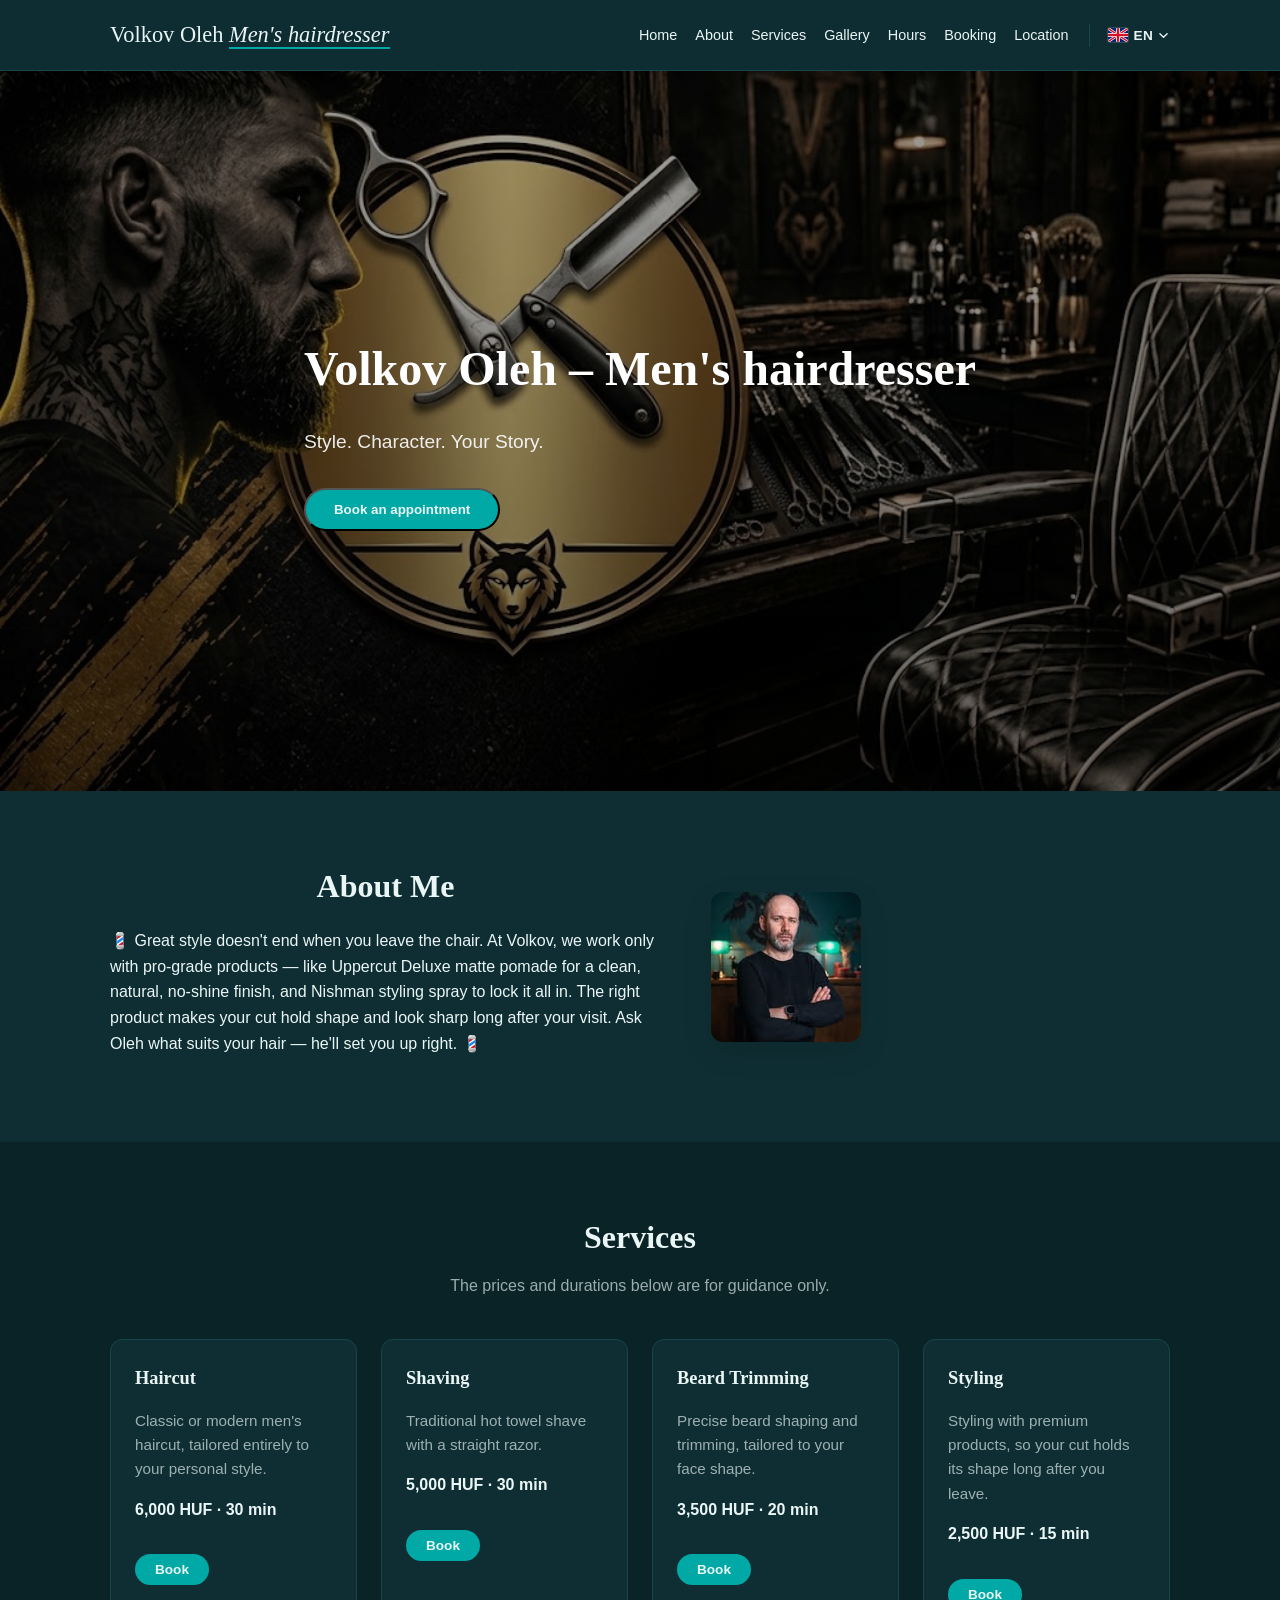
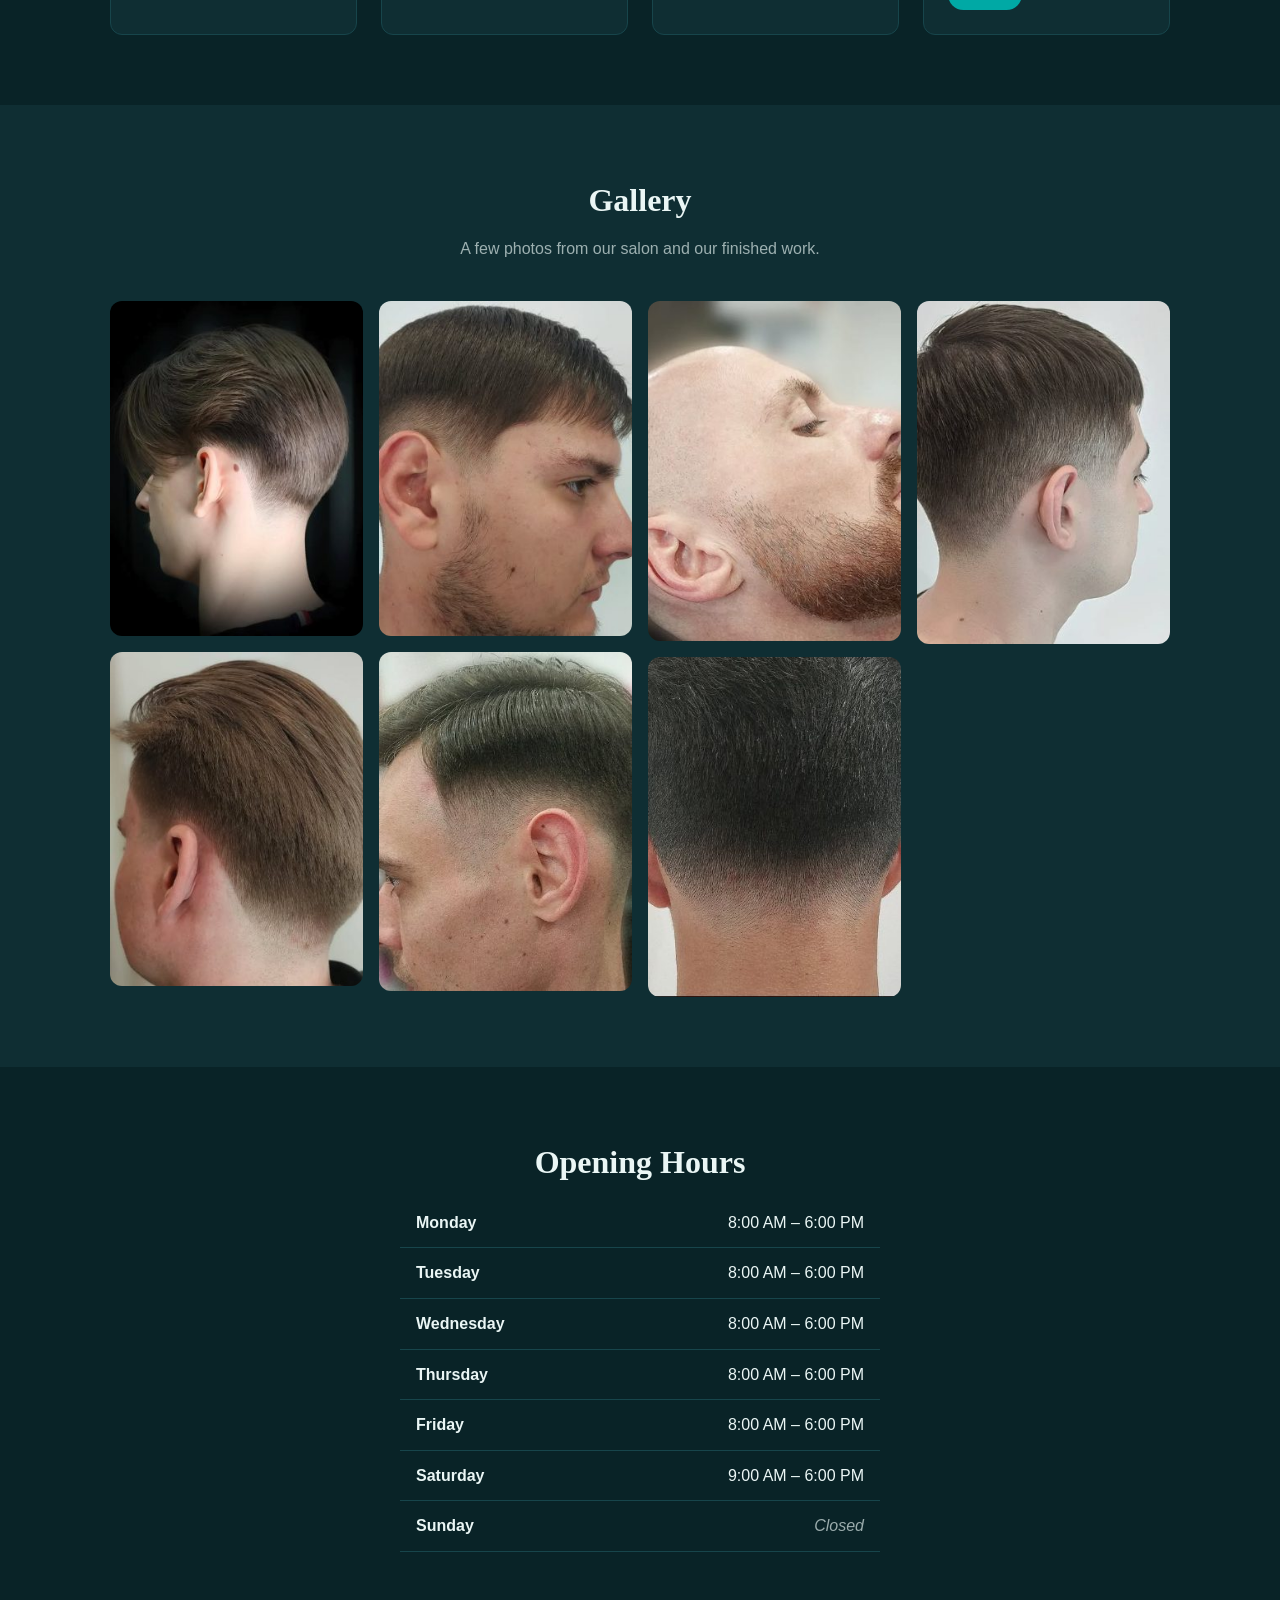
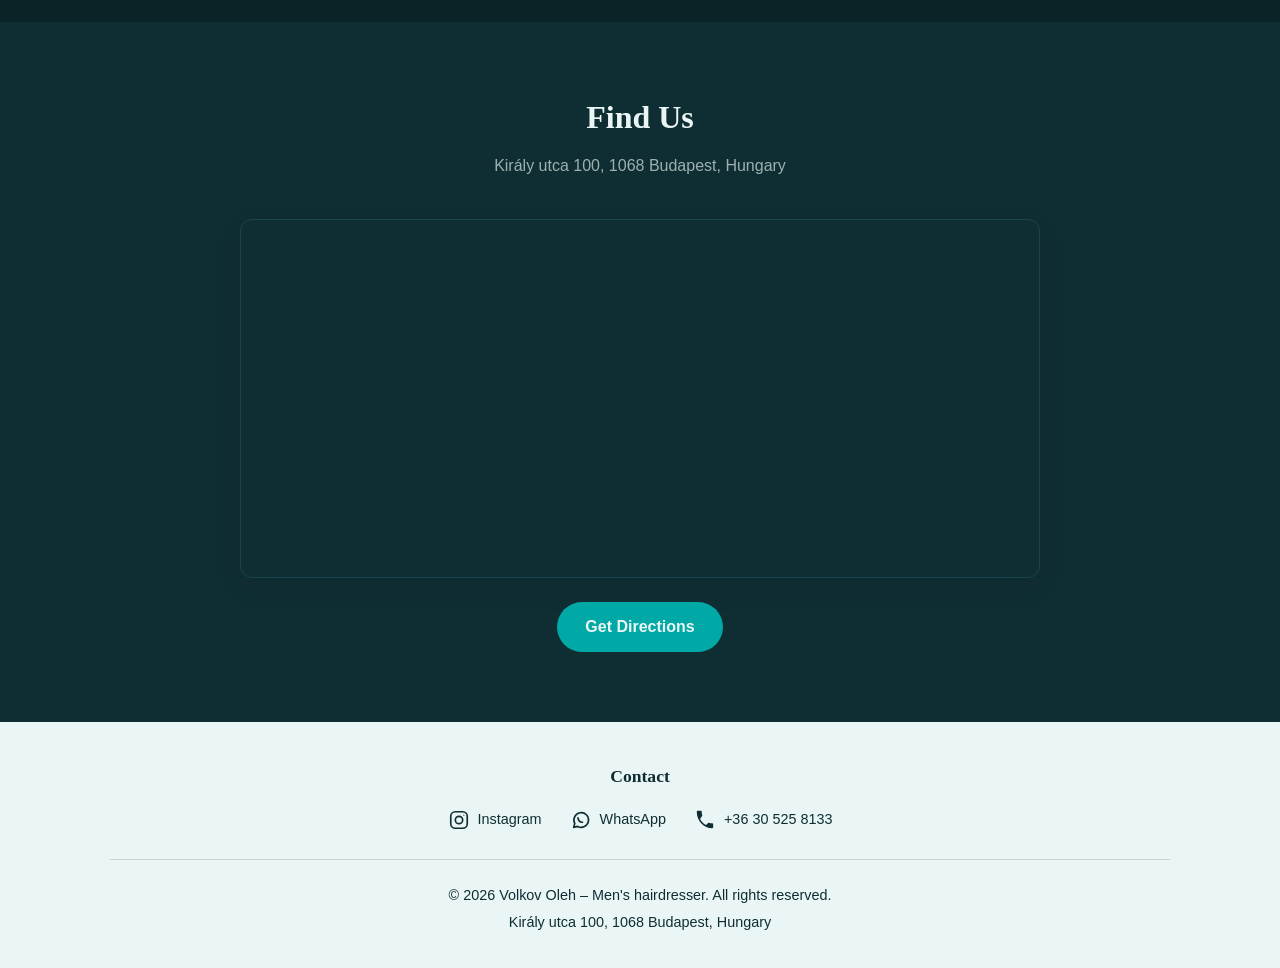
==== en/index.html @ fa2bbe2a "Initial commit: Volkov Oleh demo website Co-Authored-By: Claude Sonnet 5 <noreply@anthropic.com>" ====
<!DOCTYPE html>
<html lang="en">
<head>
  <meta charset="UTF-8">
  <meta name="viewport" content="width=device-width, initial-scale=1.0">
  <title>Volkov Oleh – Men's hairdresser</title>
  <meta name="description" content="Volkov Oleh – men's hairdresser in Budapest. Haircuts, shaving, beard trimming and styling. Book your appointment online in a few clicks.">

  <!-- FONTOS: cseréld le a placeholdert a valódi domainedre (lásd index.html) -->
  <link rel="canonical" href="https://www.YOUR-DOMAIN-HERE.com/en/">
  <link rel="alternate" hreflang="hu" href="https://www.YOUR-DOMAIN-HERE.com/">
  <link rel="alternate" hreflang="en" href="https://www.YOUR-DOMAIN-HERE.com/en/">
  <link rel="alternate" hreflang="x-default" href="https://www.YOUR-DOMAIN-HERE.com/">

  <meta property="og:type" content="website">
  <meta property="og:title" content="Volkov Oleh – Men's hairdresser">
  <meta property="og:description" content="Haircuts, shaving, beard trimming and styling in Budapest. Book your appointment online.">
  <meta property="og:url" content="https://www.YOUR-DOMAIN-HERE.com/en/">
  <meta property="og:locale" content="en_US">

  <!-- Cseréld le / töltsd fel a images/favicon.png fájlt a saját logódra/ikonodra -->
  <link rel="icon" type="image/png" href="../images/favicon.png?v=3">
  <link rel="apple-touch-icon" href="../images/favicon.png?v=3">
  <link rel="stylesheet" href="../style.css?v=11">
</head>
<body>

  <!-- Fejléc / navigáció -->
  <header class="site-header">
    <div class="container header-inner">
      <a href="#home" class="logo">Volkov Oleh <span>Men's hairdresser</span></a>

      <!-- Hamburger gomb mobil nézethez -->
      <button class="nav-toggle" id="navToggle" aria-label="Open menu">
        <span></span>
        <span></span>
        <span></span>
      </button>

      <nav class="main-nav" id="mainNav">
        <ul>
          <li><a href="#home">Home</a></li>
          <li><a href="#about">About</a></li>
          <li><a href="#services">Services</a></li>
          <li><a href="#gallery">Gallery</a></li>
          <li><a href="#hours">Hours</a></li>
          <li><button id="Anywhere_button_nav" class="nav-book-btn anywhere-book-now-button" type="button" data-booking-url="https://kissacoe.setmore.com/en/categories/218d60ea-d850-452d-99a3-15b8fa4974aa" data-new-tab="false">Booking</button></li>
          <li><a href="#location">Location</a></li>
        </ul>

        <!-- Nyelvválasztó: csak az aktuális nyelv látszik, kattintásra felugró ablak (modal) nyílik -->
        <div class="lang-switch">
          <button class="lang-current" id="langToggle" type="button" aria-haspopup="dialog" aria-expanded="false">
            <svg class="flag" viewBox="0 0 30 20"><rect width="30" height="20" fill="#00247D"/><path d="M0,0 L30,20 M30,0 L0,20" stroke="#fff" stroke-width="4"/><path d="M0,0 L30,20 M30,0 L0,20" stroke="#CF142B" stroke-width="2"/><path d="M15,0 V20 M0,10 H30" stroke="#fff" stroke-width="6"/><path d="M15,0 V20 M0,10 H30" stroke="#CF142B" stroke-width="3.6"/></svg>
            EN
            <svg class="chevron" viewBox="0 0 10 6"><path d="M1 1l4 4 4-4" fill="none" stroke="currentColor" stroke-width="1.5" stroke-linecap="round" stroke-linejoin="round"/></svg>
          </button>
        </div>
      </nav>
    </div>
  </header>

  <!-- Kezdőlap / Hero szekció -->
  <section id="home" class="hero">
    <div class="hero-overlay">
      <div class="container hero-content">
        <h1>Volkov Oleh – Men's hairdresser</h1>
        <p>Style. Character. Your Story.</p>
        <button id="Anywhere_button_hero" class="btn btn-primary anywhere-book-now-button" type="button" data-booking-url="https://kissacoe.setmore.com/en/categories/218d60ea-d850-452d-99a3-15b8fa4974aa" data-new-tab="false">Book an appointment</button>
      </div>
    </div>
    <!-- Cseréld le a images/hero.jpg fájlt a saját header/hero képedre -->
    <img src="../images/hero.jpg" alt="Volkov Oleh Men's hairdresser interior" class="hero-bg">
  </section>

  <!-- Rólam szekció -->
  <section id="about" class="section about">
    <div class="container about-inner">
      <div class="about-text">
        <h2>About Me</h2>
        <p>
          💈 Great style doesn't end when you leave the chair. At Volkov, we
          work only with pro-grade products — like Uppercut Deluxe matte
          pomade for a clean, natural, no-shine finish, and Nishman styling
          spray to lock it all in. The right product makes your cut hold
          shape and look sharp long after your visit. Ask Oleh what suits
          your hair — he'll set you up right. 💈
        </p>
      </div>
      <div class="about-image">
        <!-- Cseréld le a images/rolunk.jpg fájlt a saját képedre -->
        <img src="../images/rolunk.jpg" alt="Volkov Oleh, the barber">
      </div>
    </div>
  </section>

  <!-- Szolgáltatások szekció -->
  <section id="services" class="section services">
    <div class="container">
      <h2>Services</h2>
      <p class="section-lead">The prices and durations below are for guidance only.</p>

      <div class="services-grid">
        <div class="service-card">
          <h3>Haircut</h3>
          <p class="service-desc">Classic or modern men's haircut, tailored entirely to your personal style.</p>
          <p class="service-meta"><span class="price">6,000 HUF</span> · <span class="duration">30 min</span></p>
          <button id="Anywhere_button_haircut" class="service-book-btn anywhere-book-now-button" type="button" data-booking-url="https://kissacoe.setmore.com/en/services/f5b180a1-7285-45f3-9710-2e8f246059a9" data-new-tab="false">Book</button>
        </div>

        <div class="service-card">
          <h3>Shaving</h3>
          <p class="service-desc">Traditional hot towel shave with a straight razor.</p>
          <p class="service-meta"><span class="price">5,000 HUF</span> · <span class="duration">30 min</span></p>
          <button id="Anywhere_button_shaving" class="service-book-btn anywhere-book-now-button" type="button" data-booking-url="https://kissacoe.setmore.com/en/categories/218d60ea-d850-452d-99a3-15b8fa4974aa" data-new-tab="false">Book</button>
        </div>

        <div class="service-card">
          <h3>Beard Trimming</h3>
          <p class="service-desc">Precise beard shaping and trimming, tailored to your face shape.</p>
          <p class="service-meta"><span class="price">3,500 HUF</span> · <span class="duration">20 min</span></p>
          <button id="Anywhere_button_beard" class="service-book-btn anywhere-book-now-button" type="button" data-booking-url="https://kissacoe.setmore.com/en/categories/218d60ea-d850-452d-99a3-15b8fa4974aa" data-new-tab="false">Book</button>
        </div>

        <div class="service-card">
          <h3>Styling</h3>
          <p class="service-desc">Styling with premium products, so your cut holds its shape long after you leave.</p>
          <p class="service-meta"><span class="price">2,500 HUF</span> · <span class="duration">15 min</span></p>
          <button id="Anywhere_button_styling" class="service-book-btn anywhere-book-now-button" type="button" data-booking-url="https://kissacoe.setmore.com/en/categories/218d60ea-d850-452d-99a3-15b8fa4974aa" data-new-tab="false">Book</button>
        </div>
      </div>

      <!--
        Setmore "Book Now" widget szkriptje – egyszer töltjük be az egész
        oldalra. A fejlécben (nav + hero gomb) lévő foglalás-gombok korábban
        vannak a HTML-ben, de mivel ez a szkript nem async/defer, csak
        akkor fut le, amikor a böngésző idáig ért a beolvasásban – vagyis a
        fentebbi gombok már mind a DOM részei, a szkript ezeket is megtalálja
        és bekapcsolja.
      -->
      <script id="anywhere_book_now_script" src="https://assets.setmore.com/integration/book-now/live/v1/anywhere-book-now.js"></script>
    </div>
  </section>

  <!-- Galéria szekció -->
  <section id="gallery" class="section gallery">
    <div class="container">
      <h2>Gallery</h2>
      <p class="section-lead">A few photos from our salon and our finished work.</p>

      <div
        class="gallery-grid"
        id="galleryGrid"
        data-gallery-owner="PixelPekseg"
        data-gallery-repo="selyemhaj-demo"
        data-gallery-path="gallery"
        data-gallery-alt="Gallery photo from the salon"
        data-gallery-local="haircut-1.jpg,haircut-2.jpg,haircut-3.jpg,haircut-4.jpg,haircut-5.jpg,haircut-6.jpg,haircut-7.jpg"
        data-gallery-local-path="../gallery">
      </div>
      <p class="section-lead gallery-empty" id="galleryEmpty" hidden>Gallery photos will be added here soon.</p>
    </div>
  </section>

  <!-- Nyitvatartás szekció -->
  <section id="hours" class="section hours">
    <div class="container">
      <h2>Opening Hours</h2>
      <table class="hours-table">
        <tbody>
          <tr><td>Monday</td><td>8:00 AM – 6:00 PM</td></tr>
          <tr><td>Tuesday</td><td>8:00 AM – 6:00 PM</td></tr>
          <tr><td>Wednesday</td><td>8:00 AM – 6:00 PM</td></tr>
          <tr><td>Thursday</td><td>8:00 AM – 6:00 PM</td></tr>
          <tr><td>Friday</td><td>8:00 AM – 6:00 PM</td></tr>
          <tr><td>Saturday</td><td>9:00 AM – 6:00 PM</td></tr>
          <tr><td>Sunday</td><td class="closed">Closed</td></tr>
        </tbody>
      </table>
    </div>
  </section>

  <!-- Megközelíthetőség szekció (Google Maps) -->
  <!--
    A cím mindkét helyen (iframe src és a gomb href-je) ugyanaz:
    "Király utca 100, 1068 Budapest" – ha módosítod a valódi címre,
    mindkét helyen cseréld le ugyanarra a szövegre (mindkét nyelvi fájlban).
  -->
  <section id="location" class="section location">
    <div class="container">
      <h2>Find Us</h2>
      <p class="section-lead">Király utca 100, 1068 Budapest, Hungary</p>

      <div class="map-wrapper">
        <iframe
          src="https://www.google.com/maps?q=Király utca 100, 1068 Budapest&output=embed"
          width="100%"
          height="350"
          style="border:0"
          allowfullscreen
          loading="lazy"
          referrerpolicy="no-referrer-when-downgrade"
          title="Volkov Oleh Men's hairdresser on the map">
        </iframe>
      </div>

      <div class="map-cta">
        <a
          class="btn btn-primary"
          href="https://www.google.com/maps/dir/?api=1&destination=Király utca 100, 1068 Budapest"
          target="_blank"
          rel="noopener noreferrer">
          Get Directions
        </a>
      </div>
    </div>
  </section>

  <!-- Lábléc -->
  <footer class="site-footer">
    <div class="container footer-inner">

      <!--
        Elérhetőségek: az Instagram linket és a telefonszámot cseréld le,
        ha változik (a telefon href nemzetközi formátumban legyen, '+' és
        szóközök nélkül, pl. 36305258133). Mindkét nyelvi fájlban ugyanígy!
      -->
      <div class="footer-contact">
        <h3>Contact</h3>
        <div class="contact-links">
          <a class="contact-link" href="https://www.instagram.com/ferrumwolf" target="_blank" rel="noopener noreferrer" aria-label="Instagram">
            <svg viewBox="0 0 24 24" fill="none" stroke="currentColor" stroke-width="1.8" stroke-linecap="round" stroke-linejoin="round">
              <rect x="3" y="3" width="18" height="18" rx="5"></rect>
              <circle cx="12" cy="12" r="4"></circle>
              <circle cx="17.3" cy="6.7" r="0.6" fill="currentColor" stroke="none"></circle>
            </svg>
            <span>Instagram</span>
          </a>

          <a class="contact-link" href="https://wa.me/36305258133?text=Hi%2C%20I%27d%20like%20to%20book%20an%20appointment" target="_blank" rel="noopener noreferrer" aria-label="WhatsApp">
            <svg viewBox="0 0 24 24" fill="none" stroke="currentColor" stroke-width="1.8" stroke-linecap="round" stroke-linejoin="round">
              <path d="M4 20l1.2-4.2A8 8 0 1 1 8.4 19L4 20z"></path>
              <path d="M8.7 9.6c.3 2.6 2.3 4.6 4.9 4.9"></path>
            </svg>
            <span>WhatsApp</span>
          </a>

          <a class="contact-link" href="tel:+36305258133" aria-label="Phone">
            <svg viewBox="0 0 24 24" fill="currentColor" stroke="none">
              <path d="M6.6 10.8c1.4 2.8 3.8 5.1 6.6 6.6l2.2-2.2c.3-.3.7-.4 1-.2 1.1.4 2.3.6 3.5.6.6 0 1 .4 1 1V20c0 .6-.4 1-1 1C10.9 21 3 13.1 3 3c0-.6.4-1 1-1h3.4c.6 0 1 .4 1 1 0 1.2.2 2.4.6 3.5.1.4 0 .8-.2 1L6.6 10.8z"></path>
            </svg>
            <span>+36 30 525 8133</span>
          </a>
        </div>
      </div>

      <p>&copy; <span id="year"></span> Volkov Oleh – Men's hairdresser. All rights reserved.</p>
      <p>Király utca 100, 1068 Budapest, Hungary</p>
    </div>
  </footer>

  <!-- Nyelvválasztó felugró ablak (modal) -->
  <div class="lang-modal" id="langModal">
    <div class="lang-modal-backdrop" id="langModalBackdrop"></div>
    <div class="lang-modal-box" role="dialog" aria-modal="true" aria-label="Select language">
      <div class="lang-modal-header">
        <h3>Select language</h3>
        <button class="lang-modal-close" id="langModalClose" type="button" aria-label="Close">&times;</button>
      </div>
      <div class="lang-modal-list">
        <a class="lang-modal-option" href="../index.html">
          <svg class="flag" viewBox="0 0 30 20"><rect width="30" height="6.67" fill="#CE2939"/><rect y="6.67" width="30" height="6.67" fill="#fff"/><rect y="13.34" width="30" height="6.66" fill="#477050"/></svg>
          Magyar
        </a>
        <a class="lang-modal-option active" href="index.html">
          <svg class="flag" viewBox="0 0 30 20"><rect width="30" height="20" fill="#00247D"/><path d="M0,0 L30,20 M30,0 L0,20" stroke="#fff" stroke-width="4"/><path d="M0,0 L30,20 M30,0 L0,20" stroke="#CF142B" stroke-width="2"/><path d="M15,0 V20 M0,10 H30" stroke="#fff" stroke-width="6"/><path d="M15,0 V20 M0,10 H30" stroke="#CF142B" stroke-width="3.6"/></svg>
          English
        </a>
      </div>
    </div>
  </div>

  <!-- Galéria kép nagyítása felugró ablakban (lightbox) -->
  <div class="lightbox" id="galleryLightbox">
    <div class="lightbox-backdrop" id="galleryLightboxBackdrop"></div>
    <button class="lightbox-close" id="galleryLightboxClose" type="button" aria-label="Close">&times;</button>
    <img class="lightbox-img" id="galleryLightboxImg" src="" alt="">
  </div>

  <script src="../script.js?v=17"></script>
</body>
</html>
---- style.css ----
/* ==========================================================
   Alapbeállítások
   ========================================================== */
:root {
  /* ----------------------------------------------------------
     A weboldal SZÍNSÉMÁJA — a megadott 3 alapszín mindegyike sötét
     árnyalat volt, tehát ez egy SÖTÉT TÉMA (nincs világos háttérszín):
       - 092327 (legsötétebb, feketés petróleumzöld)
       - 0b5351 (közepes türkiz)
       - 00a9a5 (élénk, világos türkiz)
     Mivel egyik megadott szín sem elég világos szövegszínnek egy
     ilyen sötét háttéren, a --color-dark/--color-text szerepe
     megfordult: most ő a VILÁGOS szín (ezt kellett hozzáadni, a
     3 megadott szín önmagában nem lett volna elég). A --color-bg-alt
     és a --color-border ebből a 3 alapszínből lettek levezetve
     (világosítva/sötétítve), nem önálló, kézzel válogatott színek.
     ---------------------------------------------------------- */
  --color-primary: #00a9a5;                     /* élénk türkiz – gombok, kiemelések */
  --color-primary-dark: #0b5351;                /* közepes türkiz – hover állapot */
  --color-dark: #eaf6f5;                        /* világos (levezetett) – címsorok, lábléc, elsődleges szöveg */
  --color-text: #eaf6f5;                        /* világos (levezetett) – törzsszöveg */
  --color-text-muted: rgba(234, 246, 245, 0.65);/* világos, halványítva – másodlagos szöveg */
  --color-bg: #0f2e33;                          /* legsötétebb szín világosított változata – fő háttérszín, kártya-felületek */
  --color-bg-alt: #092327;                      /* legsötétebb szín – váltakozó szekció-háttér */
  --color-border: #17454b;                      /* levezetett – szegélyek */

  --font-heading: 'Georgia', 'Times New Roman', serif;
  --font-body: 'Segoe UI', Arial, sans-serif;
  --max-width: 1100px;
}

* {
  box-sizing: border-box;
}

html {
  scroll-behavior: smooth;
}

body {
  margin: 0;
  font-family: var(--font-body);
  color: var(--color-text);
  background: var(--color-bg);
  line-height: 1.6;
}

h1, h2, h3 {
  font-family: var(--font-heading);
  color: var(--color-dark);
  margin-top: 0;
}

a {
  text-decoration: none;
  color: inherit;
}

img {
  max-width: 100%;
  display: block;
}

.container {
  max-width: var(--max-width);
  margin: 0 auto;
  padding: 0 20px;
}

.section {
  padding: 70px 0;
}

.section h2 {
  font-size: 2rem;
  margin-bottom: 10px;
  text-align: center;
}

.section-lead {
  text-align: center;
  max-width: 600px;
  margin: 0 auto 40px;
  color: var(--color-text-muted);
}

.btn {
  display: inline-block;
  padding: 12px 28px;
  border-radius: 30px;
  font-weight: bold;
  transition: transform 0.2s ease, background 0.2s ease;
}

.btn-primary {
  background: var(--color-primary);
  color: var(--color-dark);
}

.btn-primary:hover {
  background: var(--color-primary-dark);
  transform: translateY(-2px);
}

/* ==========================================================
   Fejléc / navigáció
   ========================================================== */
.site-header {
  position: sticky;
  top: 0;
  z-index: 100;
  background: rgba(15, 46, 51, 0.95);
  border-bottom: 1px solid var(--color-border);
  backdrop-filter: blur(4px);
}

.header-inner {
  display: flex;
  align-items: center;
  justify-content: space-between;
  height: 70px;
}

.logo {
  font-family: var(--font-heading);
  font-size: 1.4rem;
  color: var(--color-dark);
}

.logo span {
  color: var(--color-dark);
  font-style: italic;
  border-bottom: 2px solid var(--color-primary);
}

.main-nav ul {
  list-style: none;
  display: flex;
  gap: 18px;
  margin: 0;
  padding: 0;
}

.main-nav a,
.nav-book-btn {
  font-weight: 500;
  font-size: 0.9rem;
  white-space: nowrap;
  position: relative;
}

.main-nav a:hover,
.nav-book-btn:hover {
  color: var(--color-dark);
  box-shadow: inset 0 -2px 0 var(--color-primary);
}

.nav-book-btn {
  background: none;
  border: none;
  padding: 0;
  font-family: inherit;
  color: inherit;
  cursor: pointer;
}

.main-nav {
  display: flex;
  align-items: center;
  gap: 20px;
}

.lang-switch {
  padding-left: 16px;
  border-left: 1px solid var(--color-border);
}

.lang-current {
  display: flex;
  align-items: center;
  gap: 6px;
  background: none;
  border: none;
  font-family: inherit;
  font-size: 0.85rem;
  font-weight: 600;
  letter-spacing: 0.02em;
  color: var(--color-dark);
  cursor: pointer;
  padding: 4px 2px;
}

.lang-current .chevron {
  width: 9px;
  height: 9px;
  color: var(--color-dark);
  transition: transform 0.2s ease;
}

.lang-current.open .chevron {
  transform: rotate(180deg);
}

.lang-current .flag {
  width: 20px;
  height: 14px;
  border-radius: 2px;
  display: block;
  flex-shrink: 0;
  box-shadow: 0 0 0 1px rgba(234, 246, 245, 0.15);
}

/* ==========================================================
   Nyelvválasztó felugró ablak (modal)
   position:fixed-del a viewporthoz igazodik, semmilyen szülő
   overflow-ja nem tudja levágni – mobilon is megbízhatóan
   középen jelenik meg, nem a fejlécbe ágyazott lenyíló listaként.
   ========================================================== */
.lang-modal {
  display: none;
  position: fixed;
  inset: 0;
  z-index: 200;
  align-items: center;
  justify-content: center;
  padding: 20px;
}

.lang-modal.open {
  display: flex;
}

.lang-modal-backdrop {
  position: absolute;
  inset: 0;
  background: rgba(0, 0, 0, 0.6);
}

.lang-modal-box {
  position: relative;
  width: 100%;
  max-width: 320px;
  background: var(--color-bg);
  border-radius: 16px;
  padding: 22px;
  box-shadow: 0 20px 50px rgba(0, 0, 0, 0.5);
}

.lang-modal-header {
  display: flex;
  align-items: center;
  justify-content: space-between;
  margin-bottom: 16px;
}

.lang-modal-header h3 {
  margin: 0;
  font-size: 1.1rem;
}

.lang-modal-close {
  background: none;
  border: none;
  font-size: 1.6rem;
  line-height: 1;
  color: var(--color-dark);
  cursor: pointer;
  padding: 2px 6px;
}

.lang-modal-list {
  display: flex;
  flex-direction: column;
  gap: 6px;
}

.lang-modal-option {
  display: flex;
  align-items: center;
  gap: 12px;
  padding: 12px 14px;
  border-radius: 10px;
  font-size: 1rem;
  font-weight: 600;
  color: var(--color-dark);
}

.lang-modal-option:hover {
  background: var(--color-bg-alt);
}

.lang-modal-option.active {
  background: var(--color-bg-alt);
}

.lang-modal-option .flag {
  width: 26px;
  height: 18px;
  border-radius: 3px;
  display: block;
  flex-shrink: 0;
  box-shadow: 0 0 0 1px rgba(234, 246, 245, 0.15);
}

.nav-toggle {
  display: none;
  flex-direction: column;
  justify-content: center;
  gap: 5px;
  width: 32px;
  height: 32px;
  background: none;
  border: none;
  cursor: pointer;
}

.nav-toggle span {
  display: block;
  height: 2px;
  background: var(--color-dark);
  border-radius: 2px;
}

/* ==========================================================
   Hero szekció
   ========================================================== */
.hero {
  position: relative;
  height: 80vh;
  min-height: 420px;
  display: flex;
  align-items: center;
  overflow: hidden;
}

.hero-bg {
  position: absolute;
  inset: 0;
  width: 100%;
  height: 100%;
  object-fit: cover;
  z-index: -2;
}

.hero-overlay {
  position: absolute;
  inset: 0;
  width: 100%;
  display: flex;
  align-items: center;
  /* Semleges (szín nélküli) sötétítés a fotón, csak a szöveg olvashatósága miatt */
  background: linear-gradient(180deg, rgba(0,0,0,0.35), rgba(0,0,0,0.55));
}

.hero-content {
  color: #fff;
}

.hero-content h1 {
  color: #fff;
  font-size: 3rem;
  margin-bottom: 10px;
}

.hero-content p {
  font-size: 1.2rem;
  margin-bottom: 30px;
  opacity: 0.9;
}

/* ==========================================================
   Rólunk szekció
   ========================================================== */
.about {
  background: var(--color-bg);
}

.about-inner {
  display: grid;
  grid-template-columns: 1.2fr 1fr;
  gap: 50px;
  align-items: center;
}

.about-image img {
  border-radius: 12px;
  box-shadow: 0 10px 30px rgba(0,0,0,0.12);
}

/* ==========================================================
   Szolgáltatások szekció
   ========================================================== */
.services {
  background: var(--color-bg-alt);
}

.services-grid {
  display: grid;
  grid-template-columns: repeat(auto-fit, minmax(230px, 1fr));
  gap: 24px;
}

.service-card {
  background: var(--color-bg);
  border: 1px solid var(--color-border);
  border-radius: 12px;
  padding: 24px;
  transition: transform 0.2s ease, box-shadow 0.2s ease;
}

.service-card:hover {
  transform: translateY(-4px);
  box-shadow: 0 12px 24px rgba(0,0,0,0.08);
}

.service-card h3 {
  font-size: 1.15rem;
  margin-bottom: 8px;
}

.service-desc {
  color: var(--color-text-muted);
  font-size: 0.95rem;
  min-height: 48px;
}

.service-meta {
  margin-top: 14px;
  font-weight: bold;
  color: var(--color-dark);
}

.service-book-btn {
  display: inline-block;
  margin-top: 16px;
  padding: 8px 20px;
  background: var(--color-primary);
  border: none;
  border-radius: 30px;
  font-family: inherit;
  font-size: 0.85rem;
  font-weight: 600;
  color: var(--color-dark);
  cursor: pointer;
  transition: background 0.2s ease;
}

.service-book-btn:hover {
  background: var(--color-primary-dark);
}

/* ==========================================================
   Galéria szekció
   ========================================================== */
.gallery {
  background: var(--color-bg);
}

/* Valódi masonry-elrendezés: a script.js JS-ből tölti fel a
   .gallery-column oszlopokat, mindig a legalacsonyabb oszlopba téve a
   következő képet (nem a böngésző CSS "columns" oszlop-kiegyenlítése,
   ami üres lyukakat hagyna a különböző magasságú képek miatt). */
.gallery-grid {
  display: flex;
  align-items: flex-start;
  gap: 16px;
}

.gallery-column {
  display: flex;
  flex-direction: column;
  gap: 16px;
  flex: 1;
  min-width: 0;
}

.gallery-grid img {
  display: block;
  width: 100%;
  border-radius: 12px;
  cursor: pointer;
  transition: transform 0.2s ease;
}

.gallery-grid img:hover {
  transform: scale(1.02);
}

/* ==========================================================
   Galéria kép nagyítása (lightbox)
   ========================================================== */
.lightbox {
  display: none;
  position: fixed;
  inset: 0;
  z-index: 1000;
  align-items: center;
  justify-content: center;
}

.lightbox.open {
  display: flex;
}

.lightbox-backdrop {
  position: absolute;
  inset: 0;
  background: rgba(0, 0, 0, 0.85);
}

.lightbox-img {
  position: relative;
  max-width: 90vw;
  max-height: 90vh;
  border-radius: 8px;
  box-shadow: 0 20px 60px rgba(0, 0, 0, 0.5);
}

.lightbox-close {
  position: absolute;
  top: 20px;
  right: 24px;
  z-index: 1001;
  background: none;
  border: none;
  color: #fff;
  font-size: 2.2rem;
  line-height: 1;
  cursor: pointer;
}

/* ==========================================================
   Nyitvatartás szekció
   ========================================================== */
.hours {
  /* bg-alt, mert a Galéria szekció beszúrása után enélkül a Galéria
     és a Nyitvatartás egyforma hátterű lenne egymás mellett */
  background: var(--color-bg-alt);
}

.hours-table {
  width: 100%;
  max-width: 480px;
  margin: 0 auto;
  border-collapse: collapse;
}

.hours-table td {
  padding: 12px 16px;
  border-bottom: 1px solid var(--color-border);
}

.hours-table tr td:first-child {
  font-weight: bold;
  color: var(--color-dark);
}

.hours-table tr td:last-child {
  text-align: right;
}

.hours-table .closed {
  color: var(--color-text-muted);
  font-style: italic;
}

/* ==========================================================
   Időpontfoglalás / naptár widget
   ========================================================== */
.booking {
  background: var(--color-bg-alt);
}

.calendar-widget {
  max-width: 420px;
  margin: 0 auto;
  background: var(--color-bg);
  border: 1px solid var(--color-border);
  border-radius: 12px;
  padding: 20px;
  box-shadow: 0 10px 30px rgba(0,0,0,0.06);
}

.calendar-header {
  display: flex;
  align-items: center;
  justify-content: space-between;
  margin-bottom: 14px;
}

.calendar-header button {
  background: var(--color-bg-alt);
  border: none;
  width: 34px;
  height: 34px;
  border-radius: 50%;
  font-size: 1.2rem;
  cursor: pointer;
  color: var(--color-dark);
}

.calendar-header button:hover {
  background: var(--color-primary);
  color: var(--color-dark);
}

.calendar-header h3 {
  margin: 0;
  font-size: 1.1rem;
  text-transform: capitalize;
}

.calendar-weekdays {
  display: grid;
  grid-template-columns: repeat(7, 1fr);
  text-align: center;
  font-size: 0.8rem;
  color: var(--color-text-muted);
  margin-bottom: 6px;
}

.calendar-grid {
  display: grid;
  grid-template-columns: repeat(7, 1fr);
  gap: 6px;
}

.calendar-day {
  aspect-ratio: 1 / 1;
  display: flex;
  align-items: center;
  justify-content: center;
  border-radius: 8px;
  font-size: 0.9rem;
  cursor: default;
}

.calendar-day.empty {
  visibility: hidden;
}

.calendar-day.past {
  color: rgba(234, 246, 245, 0.3);
}

.calendar-day.closed {
  color: rgba(234, 246, 245, 0.3);
  text-decoration: line-through;
}

.calendar-day.available {
  background: var(--color-bg-alt);
  color: var(--color-dark);
  cursor: pointer;
}

.calendar-day.available:hover {
  background: var(--color-primary);
  color: var(--color-dark);
}

.calendar-day.today {
  border: 2px solid var(--color-primary);
  font-weight: bold;
}

.booking-message {
  text-align: center;
  margin-top: 18px;
  min-height: 24px;
  font-weight: 500;
  color: var(--color-dark);
}

/* ==========================================================
   Időpontfoglalás gomb (Setmore widget)
   ========================================================== */
.booking-cta {
  text-align: center;
}

/* ==========================================================
   Megközelíthetőség / Google Maps szekció
   ========================================================== */
.location {
  /* bg, mert a Nyitvatartás mostantól bg-alt (lásd a Galéria szekció
     beszúrásáról szóló megjegyzést fentebb) */
  background: var(--color-bg);
}

.map-wrapper {
  max-width: 800px;
  margin: 0 auto;
  border-radius: 12px;
  overflow: hidden;
  border: 1px solid var(--color-border);
  box-shadow: 0 10px 30px rgba(0,0,0,0.08);
}

.map-wrapper iframe {
  width: 100%;
  height: 350px;
}

.map-cta {
  text-align: center;
  margin-top: 24px;
}

/* ==========================================================
   Lábléc
   ========================================================== */
.site-footer {
  background: var(--color-dark);
  color: var(--color-bg);
  padding: 40px 0 30px;
}

.footer-inner {
  text-align: center;
  font-size: 0.9rem;
}

.footer-inner p {
  margin: 4px 0;
}

.footer-contact {
  padding-bottom: 28px;
  margin-bottom: 24px;
  /* A lábléc most var(--color-dark)-ot (világos) használ háttérként
     (lásd .site-footer), ezért itt egy sötét, halvány elválasztó kell -
     ellentétben a többi rgba()-val, ami világosra vált a sötét témában. */
  border-bottom: 1px solid rgba(9, 35, 39, 0.15);
}

.footer-contact h3 {
  color: var(--color-bg);
  font-size: 1.1rem;
  margin-bottom: 18px;
}

.contact-links {
  display: flex;
  flex-wrap: wrap;
  justify-content: center;
  gap: 12px 28px;
}

.contact-link {
  display: flex;
  align-items: center;
  gap: 8px;
  color: var(--color-bg);
  font-size: 0.9rem;
  transition: color 0.2s ease;
}

.contact-link svg {
  width: 22px;
  height: 22px;
  flex-shrink: 0;
}

.contact-link:hover {
  color: var(--color-primary);
}

/* ==========================================================
   Reszponzivitás
   ========================================================== */
@media (max-width: 768px) {
  .nav-toggle {
    display: flex;
  }

  .main-nav {
    position: absolute;
    top: 70px;
    left: 0;
    right: 0;
    flex-direction: column;
    align-items: stretch;
    gap: 0;
    background: var(--color-bg);
    border-bottom: 1px solid var(--color-border);
    max-height: 0;
    overflow: hidden;
    transition: max-height 0.3s ease;
  }

  .main-nav.open {
    max-height: calc(100vh - 70px);
    overflow-y: auto;
  }

  .main-nav ul {
    flex-direction: column;
    gap: 0;
    padding: 10px 20px;
  }

  .main-nav li {
    border-bottom: 1px solid var(--color-border);
  }

  .main-nav a,
  .nav-book-btn {
    display: block;
    width: 100%;
    text-align: left;
    padding: 14px 0;
  }

  .lang-switch {
    display: flex;
    justify-content: center;
    padding: 16px 20px;
    border-left: none;
    border-top: 1px solid var(--color-border);
  }

  .about-inner {
    grid-template-columns: 1fr;
  }

  .hero-content h1 {
    font-size: 2.2rem;
  }
}
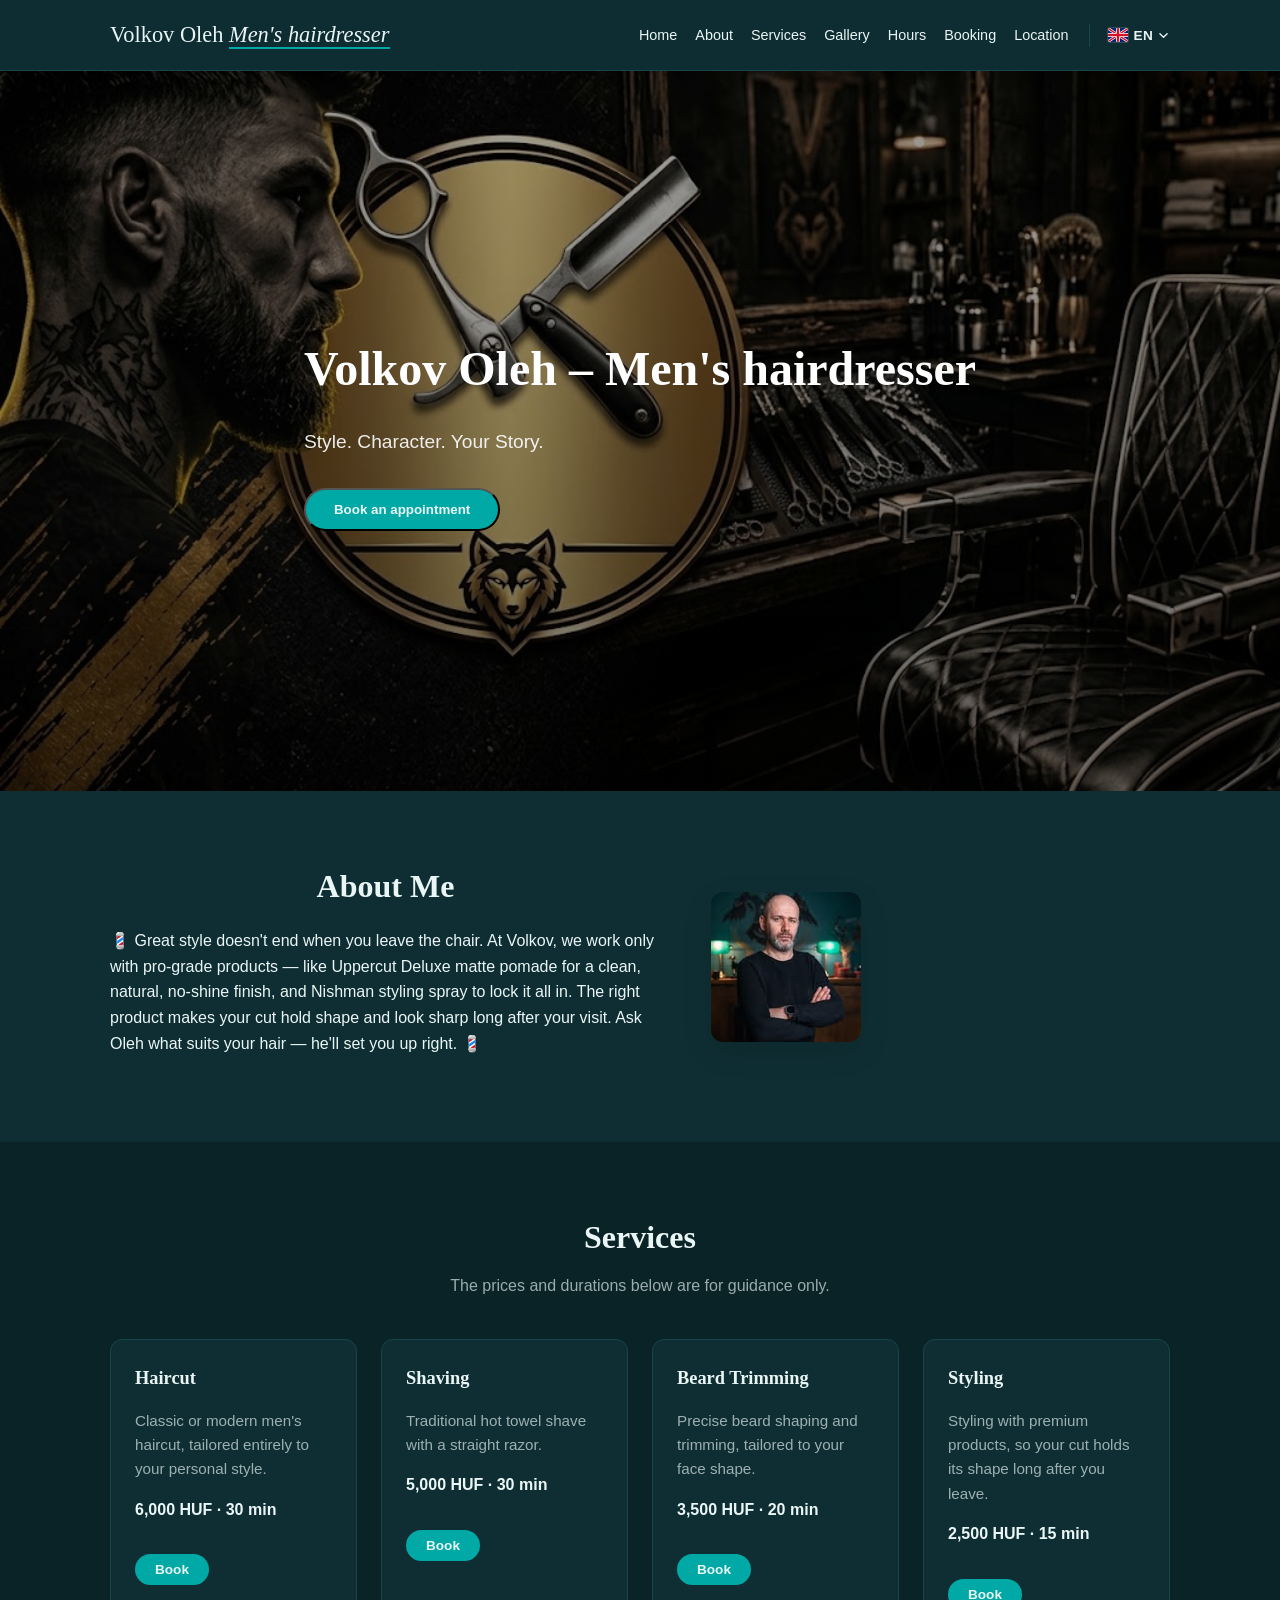
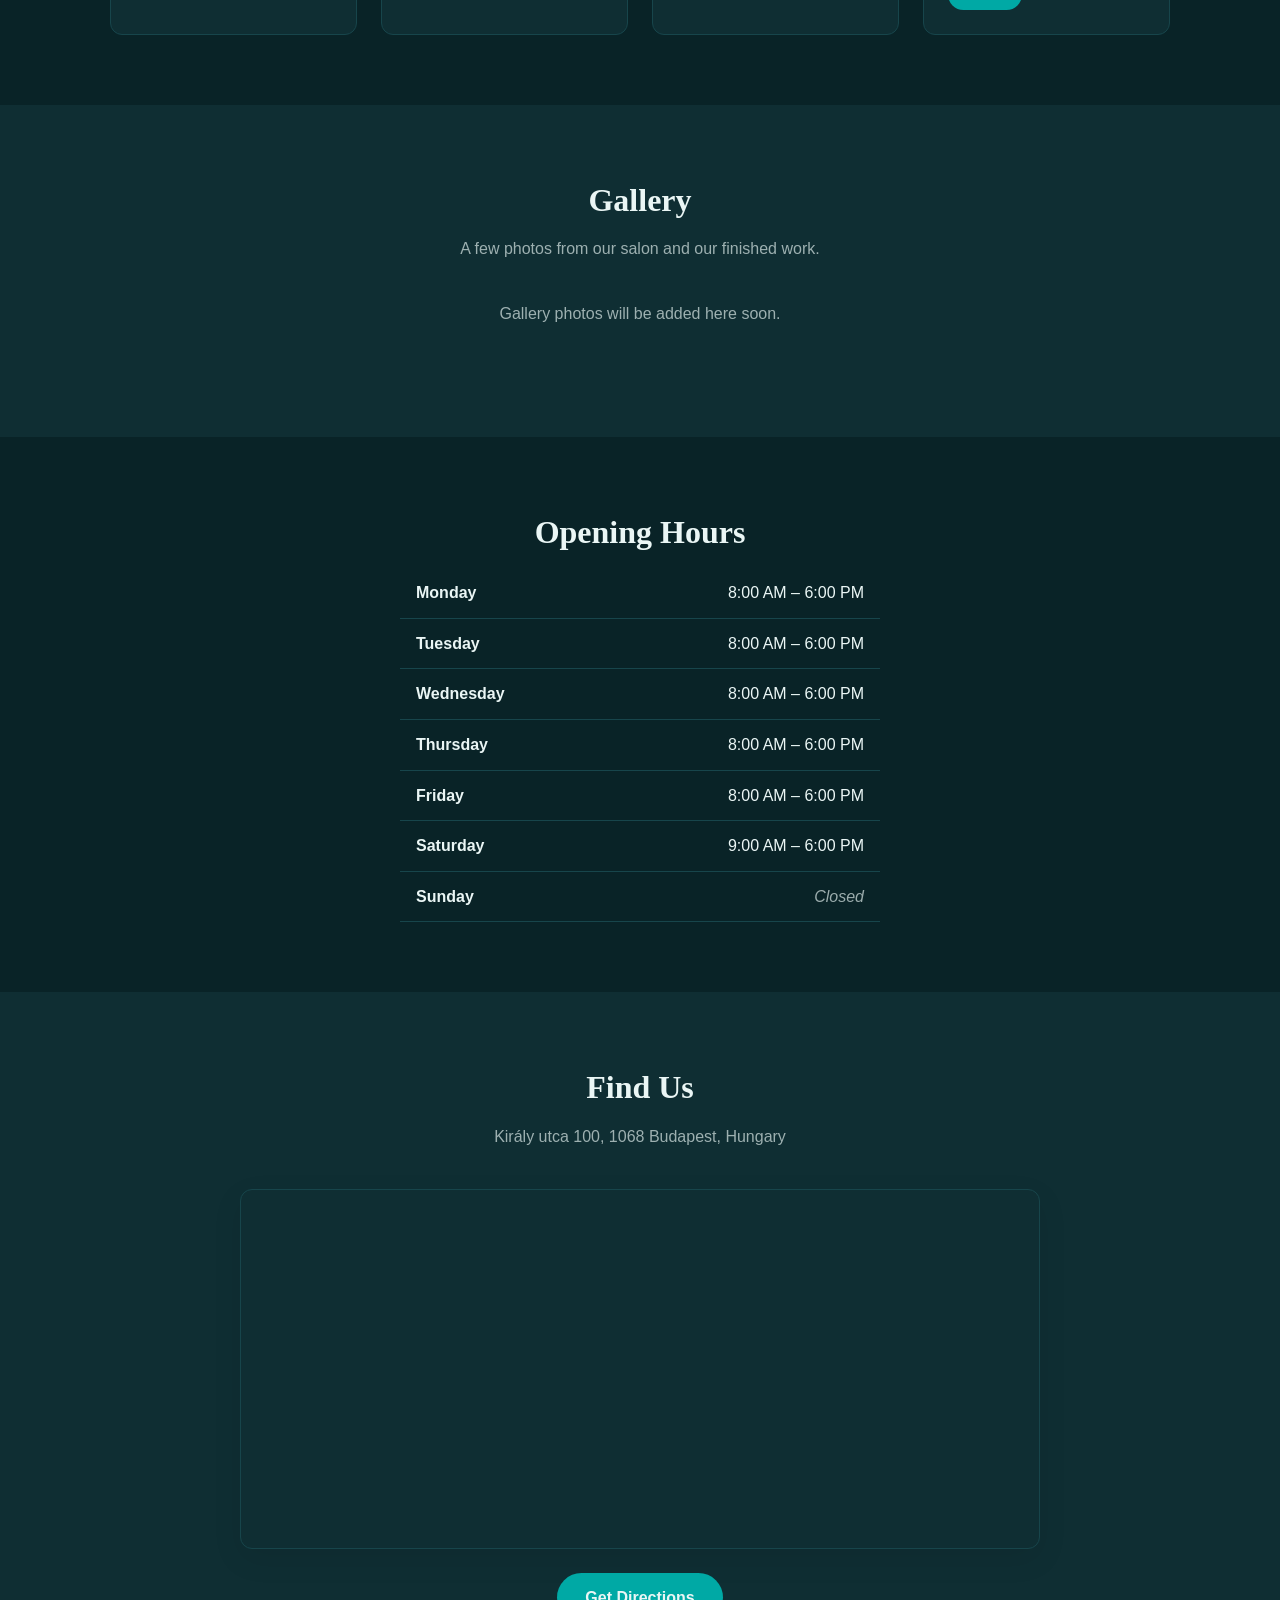
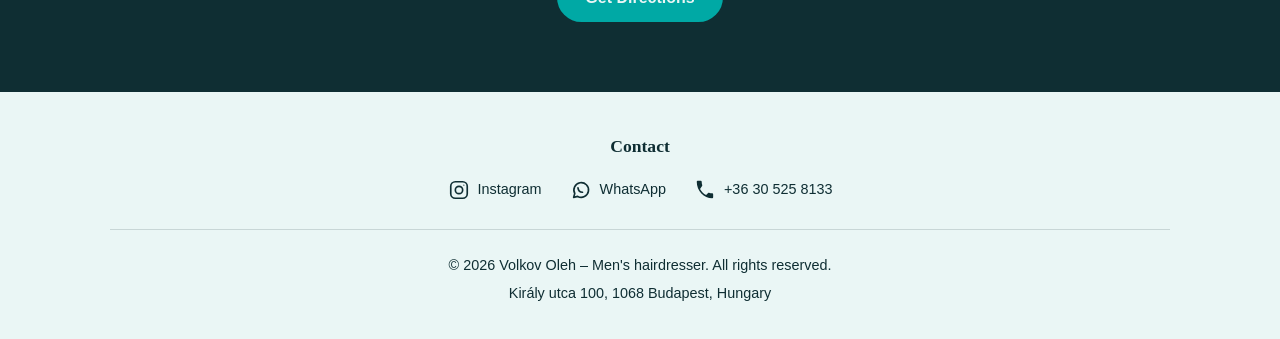
==== commit cf388549: "Switch gallery to dynamic loading from the live volkov-oleh repo Co-Authored-By: Claude Sonnet 5 <no" ====
--- a/en/index.html
+++ b/en/index.html
@@ -152,11 +152,9 @@
         class="gallery-grid"
         id="galleryGrid"
         data-gallery-owner="PixelPekseg"
-        data-gallery-repo="selyemhaj-demo"
+        data-gallery-repo="volkov-oleh"
         data-gallery-path="gallery"
-        data-gallery-alt="Gallery photo from the salon"
-        data-gallery-local="haircut-1.jpg,haircut-2.jpg,haircut-3.jpg,haircut-4.jpg,haircut-5.jpg,haircut-6.jpg,haircut-7.jpg"
-        data-gallery-local-path="../gallery">
+        data-gallery-alt="Gallery photo from the salon">
       </div>
       <p class="section-lead gallery-empty" id="galleryEmpty" hidden>Gallery photos will be added here soon.</p>
     </div>
